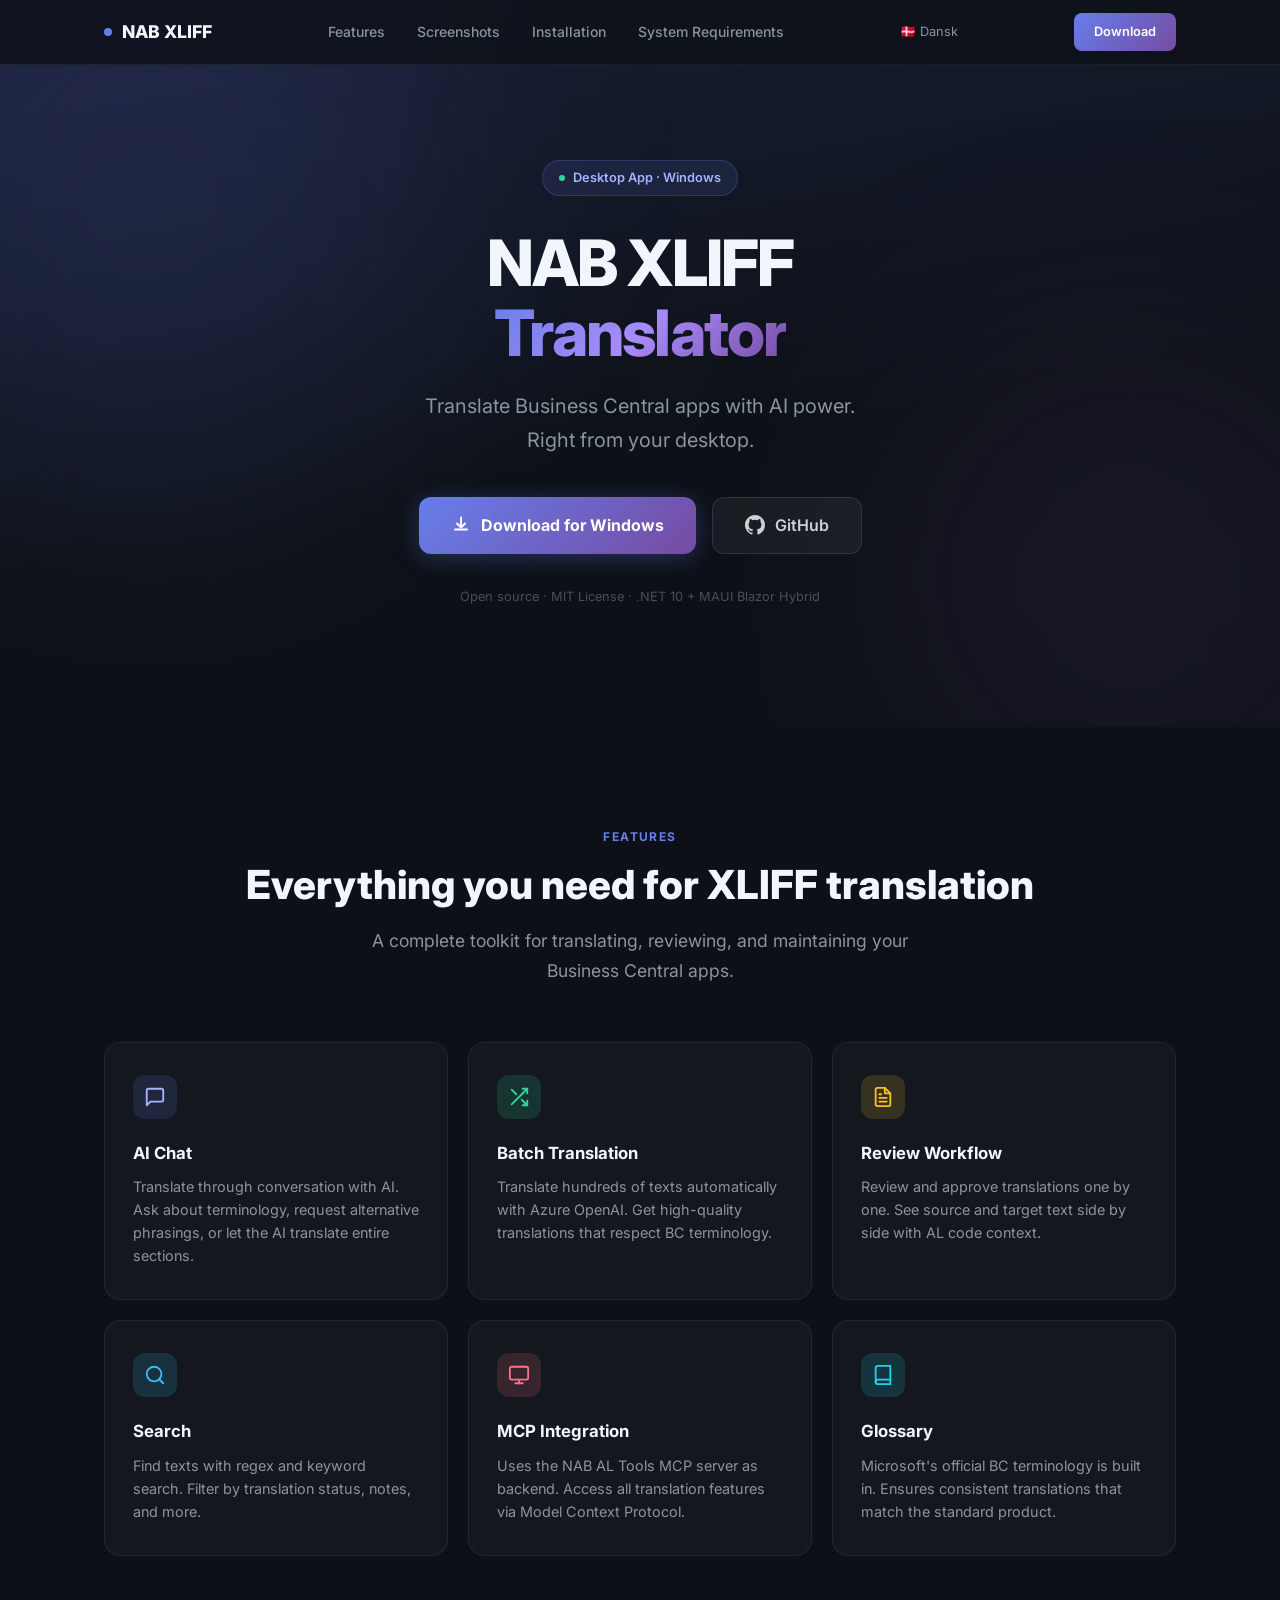
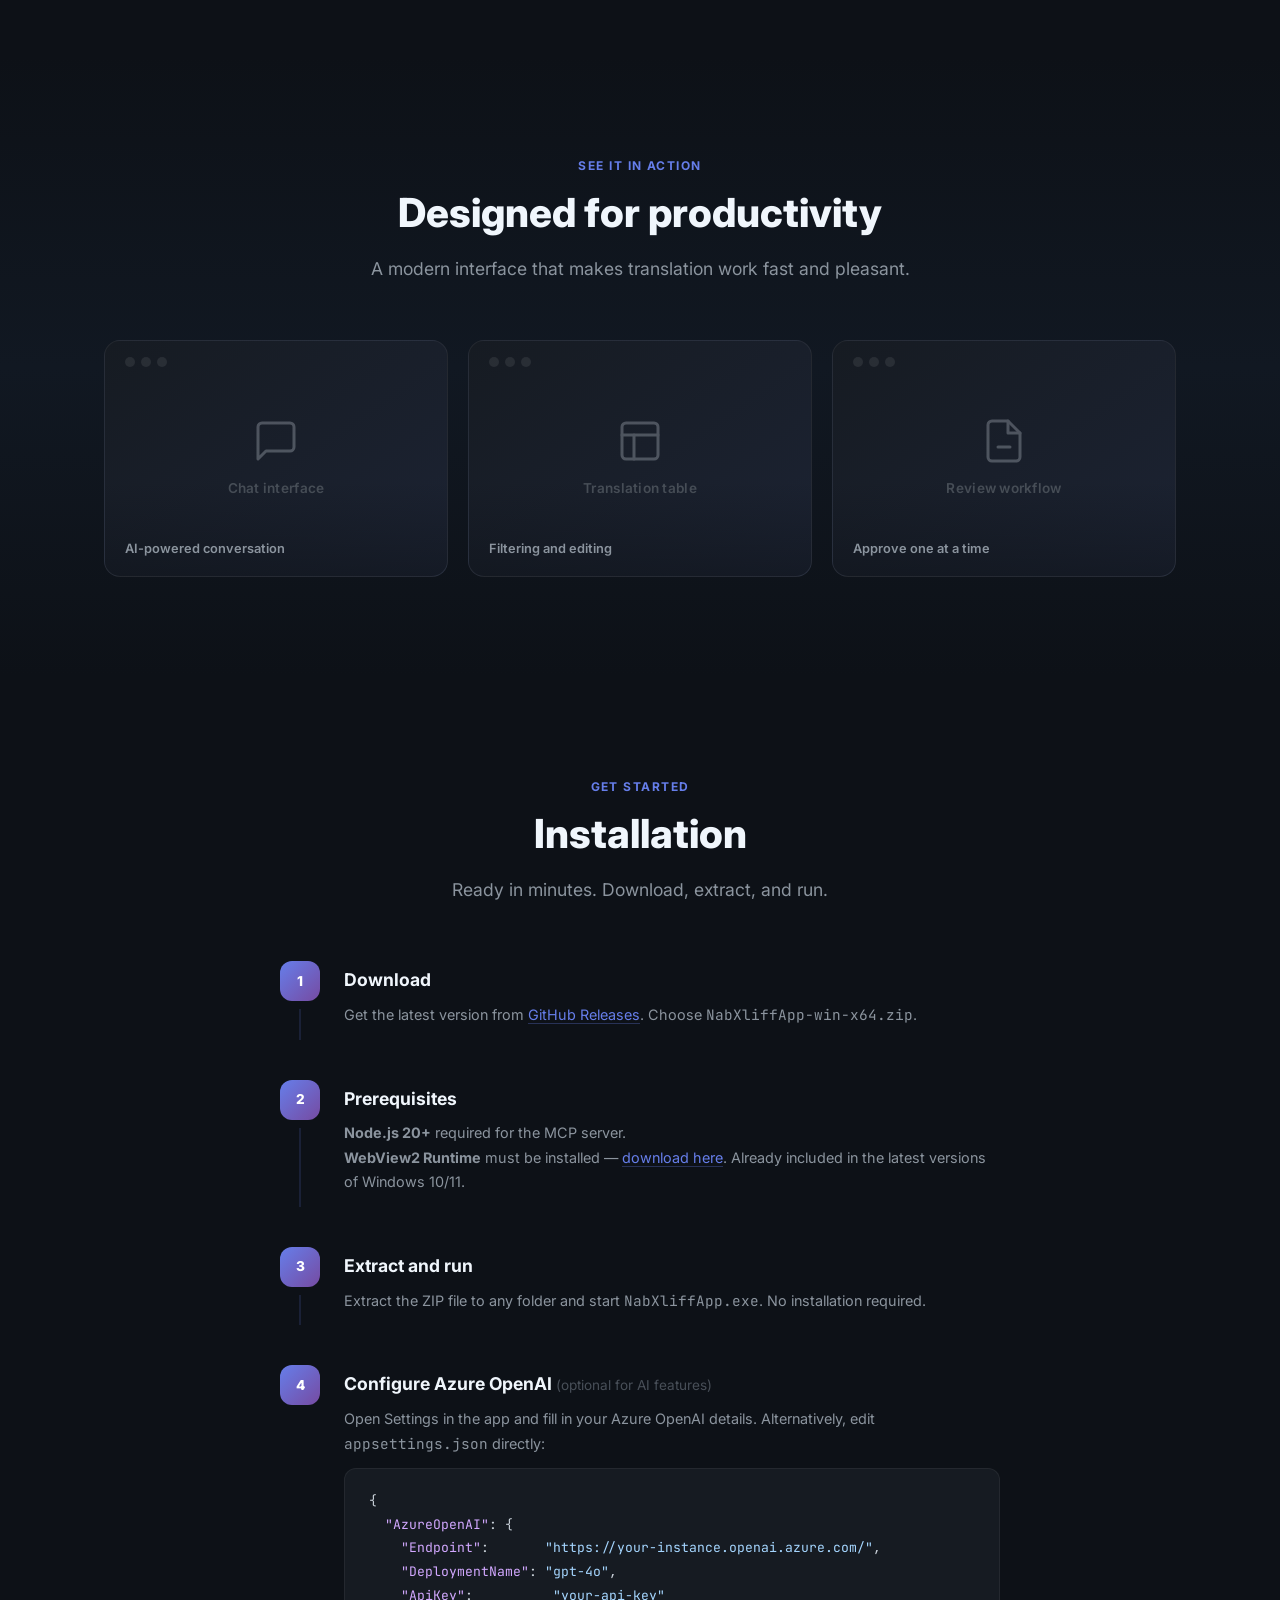
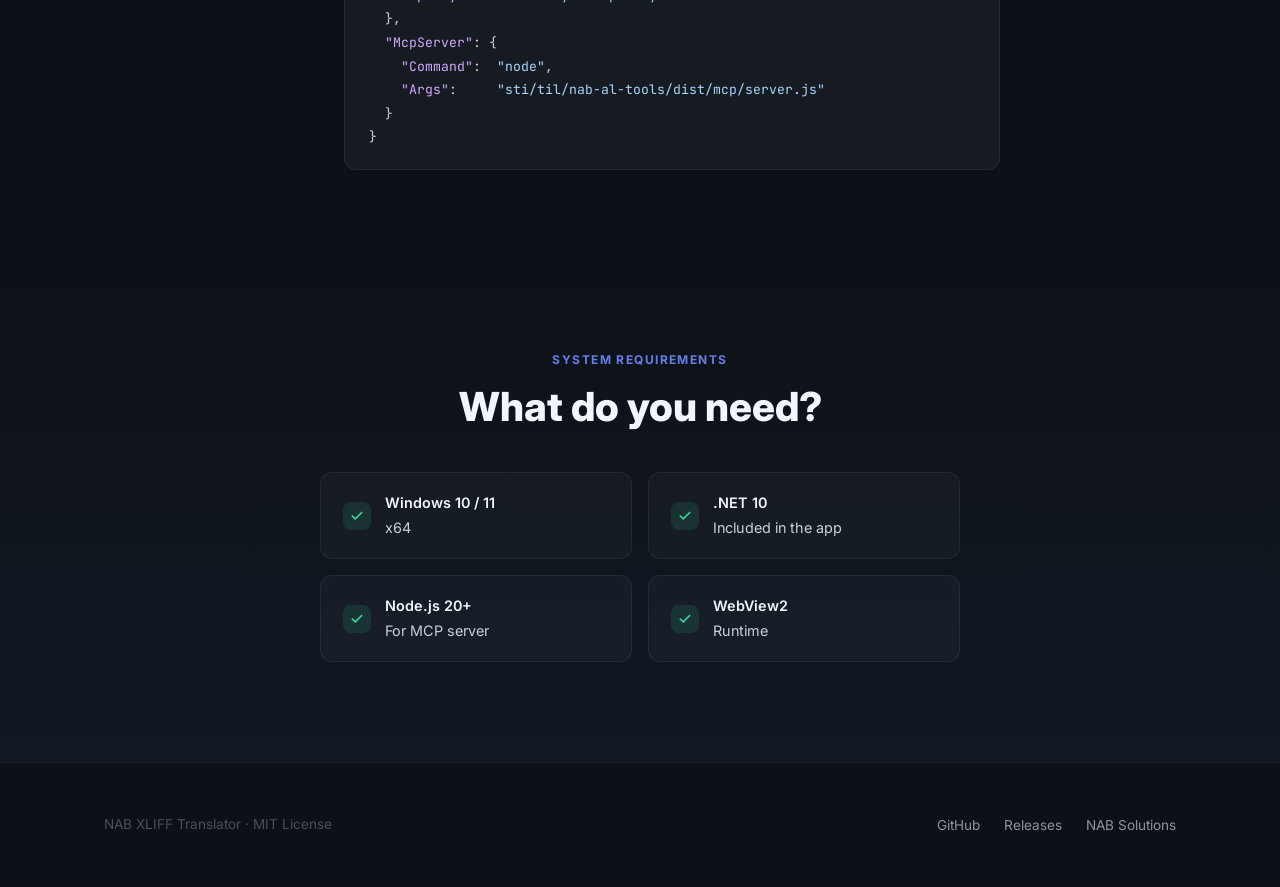
==== web/landing/en.html @ 3166f5b0 "feat: add English language support with new landing page" ====
<!DOCTYPE html>
<html lang="en">
<head>
  <meta charset="UTF-8">
  <meta name="viewport" content="width=device-width, initial-scale=1.0">
  <title>NAB XLIFF Translator — Desktop App</title>
  <link rel="preconnect" href="https://fonts.googleapis.com">
  <link rel="preconnect" href="https://fonts.gstatic.com" crossorigin>
  <link href="https://fonts.googleapis.com/css2?family=Inter:wght@400;500;600;700;800&family=JetBrains+Mono:wght@400;500&display=swap" rel="stylesheet">
  <style>
    /* ── Reset & Base ─────────────────────────────────────── */
    *, *::before, *::after { margin: 0; padding: 0; box-sizing: border-box; }
    html { scroll-behavior: smooth; font-size: 16px; }
    body {
      font-family: 'Inter', -apple-system, BlinkMacSystemFont, sans-serif;
      background: #0d1117;
      color: #c9d1d9;
      line-height: 1.7;
      -webkit-font-smoothing: antialiased;
      overflow-x: hidden;
    }
    a { color: inherit; text-decoration: none; }
    img { max-width: 100%; display: block; }
    code, pre {
      font-family: 'JetBrains Mono', 'Fira Code', monospace;
    }

    /* ── Utility ──────────────────────────────────────────── */
    .container {
      max-width: 1120px;
      margin: 0 auto;
      padding: 0 24px;
    }
    .section-label {
      text-transform: uppercase;
      font-size: 0.75rem;
      font-weight: 700;
      letter-spacing: 0.12em;
      color: #667eea;
      margin-bottom: 12px;
    }
    .section-title {
      font-size: clamp(1.75rem, 4vw, 2.5rem);
      font-weight: 800;
      color: #f0f6fc;
      line-height: 1.25;
      margin-bottom: 16px;
    }
    .section-subtitle {
      font-size: 1.1rem;
      color: #8b949e;
      max-width: 600px;
      line-height: 1.7;
    }

    /* ── Ambient glow (decorative) ────────────────────────── */
    .glow {
      position: absolute;
      border-radius: 50%;
      filter: blur(120px);
      pointer-events: none;
      z-index: 0;
    }

    /* ── Nav ───────────────────────────────────────────────── */
    nav {
      position: fixed;
      top: 0;
      left: 0;
      right: 0;
      z-index: 100;
      backdrop-filter: blur(16px);
      -webkit-backdrop-filter: blur(16px);
      background: rgba(13, 17, 23, 0.8);
      border-bottom: 1px solid rgba(255,255,255,0.06);
    }
    nav .container {
      display: flex;
      align-items: center;
      justify-content: space-between;
      height: 64px;
    }
    .nav-brand {
      font-weight: 800;
      font-size: 1.1rem;
      color: #f0f6fc;
      display: flex;
      align-items: center;
      gap: 10px;
    }
    .nav-brand .dot {
      width: 8px;
      height: 8px;
      background: #667eea;
      border-radius: 50%;
      display: inline-block;
    }
    .nav-links {
      display: flex;
      gap: 32px;
      list-style: none;
    }
    .nav-links a {
      font-size: 0.875rem;
      font-weight: 500;
      color: #8b949e;
      transition: color 0.2s;
    }
    .nav-links a:hover { color: #f0f6fc; }
    .nav-cta {
      font-size: 0.8rem;
      font-weight: 600;
      padding: 8px 20px;
      border-radius: 8px;
      background: linear-gradient(135deg, #667eea 0%, #764ba2 100%);
      color: #fff;
      transition: opacity 0.2s, transform 0.15s;
    }
    .nav-cta:hover { opacity: 0.9; transform: translateY(-1px); }

    @media (max-width: 640px) {
      .nav-links { display: none; }
    }

    /* ── Hero ──────────────────────────────────────────────── */
    .hero {
      position: relative;
      padding: 160px 0 120px;
      text-align: center;
      background: linear-gradient(170deg, #1a1f36 0%, #0d1117 60%);
      overflow: hidden;
    }
    .hero .glow-1 {
      width: 600px; height: 600px;
      background: rgba(102, 126, 234, 0.12);
      top: -100px; left: -150px;
    }
    .hero .glow-2 {
      width: 500px; height: 500px;
      background: rgba(118, 75, 162, 0.10);
      bottom: -100px; right: -100px;
    }
    .hero .container { position: relative; z-index: 1; }

    .hero-badge {
      display: inline-flex;
      align-items: center;
      gap: 8px;
      padding: 6px 16px;
      border-radius: 100px;
      background: rgba(102, 126, 234, 0.12);
      border: 1px solid rgba(102, 126, 234, 0.25);
      font-size: 0.8rem;
      font-weight: 600;
      color: #a5b4fc;
      margin-bottom: 32px;
    }
    .hero-badge .badge-dot {
      width: 6px; height: 6px;
      background: #34d399;
      border-radius: 50%;
      animation: pulse-dot 2s infinite;
    }
    @keyframes pulse-dot {
      0%, 100% { opacity: 1; }
      50% { opacity: 0.4; }
    }
    .hero h1 {
      font-size: clamp(2.5rem, 6vw, 4rem);
      font-weight: 800;
      color: #f0f6fc;
      line-height: 1.1;
      margin-bottom: 20px;
      letter-spacing: -0.03em;
    }
    .hero h1 .gradient-text {
      background: linear-gradient(135deg, #667eea 0%, #a78bfa 50%, #764ba2 100%);
      -webkit-background-clip: text;
      -webkit-text-fill-color: transparent;
      background-clip: text;
    }
    .hero-tagline {
      font-size: clamp(1.05rem, 2.5vw, 1.25rem);
      color: #8b949e;
      max-width: 560px;
      margin: 0 auto 40px;
      line-height: 1.7;
    }

    .hero-actions {
      display: flex;
      gap: 16px;
      justify-content: center;
      flex-wrap: wrap;
    }
    .btn-primary {
      display: inline-flex;
      align-items: center;
      gap: 10px;
      padding: 14px 32px;
      border-radius: 12px;
      background: linear-gradient(135deg, #667eea 0%, #764ba2 100%);
      color: #fff;
      font-size: 1rem;
      font-weight: 700;
      border: none;
      cursor: pointer;
      transition: transform 0.2s, box-shadow 0.2s;
      box-shadow: 0 4px 24px rgba(102, 126, 234, 0.3);
    }
    .btn-primary:hover {
      transform: translateY(-2px);
      box-shadow: 0 8px 32px rgba(102, 126, 234, 0.45);
    }
    .btn-secondary {
      display: inline-flex;
      align-items: center;
      gap: 10px;
      padding: 14px 32px;
      border-radius: 12px;
      background: rgba(255,255,255,0.05);
      border: 1px solid rgba(255,255,255,0.1);
      color: #c9d1d9;
      font-size: 1rem;
      font-weight: 600;
      cursor: pointer;
      transition: background 0.2s, border-color 0.2s;
    }
    .btn-secondary:hover {
      background: rgba(255,255,255,0.08);
      border-color: rgba(255,255,255,0.2);
    }
    .btn-icon {
      width: 20px;
      height: 20px;
    }

    .hero-meta {
      margin-top: 32px;
      font-size: 0.8rem;
      color: #484f58;
    }

    /* ── Features ──────────────────────────────────────────── */
    .features {
      padding: 100px 0;
      position: relative;
    }
    .features-header {
      text-align: center;
      margin-bottom: 56px;
    }
    .features-header .section-subtitle {
      margin: 0 auto;
    }
    .features-grid {
      display: grid;
      grid-template-columns: repeat(3, 1fr);
      gap: 20px;
    }
    @media (max-width: 900px) {
      .features-grid { grid-template-columns: repeat(2, 1fr); }
    }
    @media (max-width: 580px) {
      .features-grid { grid-template-columns: 1fr; }
    }

    .feature-card {
      background: rgba(255,255,255,0.03);
      border: 1px solid rgba(255,255,255,0.06);
      border-radius: 16px;
      padding: 32px 28px;
      transition: background 0.25s, border-color 0.25s, transform 0.25s;
      position: relative;
      overflow: hidden;
    }
    .feature-card::before {
      content: '';
      position: absolute;
      top: 0;
      left: 0;
      right: 0;
      height: 2px;
      background: linear-gradient(90deg, transparent, #667eea, transparent);
      opacity: 0;
      transition: opacity 0.3s;
    }
    .feature-card:hover {
      background: rgba(255,255,255,0.05);
      border-color: rgba(102, 126, 234, 0.2);
      transform: translateY(-4px);
    }
    .feature-card:hover::before { opacity: 1; }

    .feature-icon {
      width: 44px;
      height: 44px;
      border-radius: 12px;
      display: flex;
      align-items: center;
      justify-content: center;
      font-size: 1.25rem;
      margin-bottom: 20px;
    }
    .fi-purple  { background: rgba(102, 126, 234, 0.15); color: #a5b4fc; }
    .fi-green   { background: rgba(52, 211, 153, 0.15); color: #34d399; }
    .fi-amber   { background: rgba(251, 191, 36, 0.15); color: #fbbf24; }
    .fi-blue    { background: rgba(56, 189, 248, 0.15); color: #38bdf8; }
    .fi-rose    { background: rgba(251, 113, 133, 0.15); color: #fb7185; }
    .fi-cyan    { background: rgba(34, 211, 238, 0.15); color: #22d3ee; }

    .feature-card h3 {
      font-size: 1.05rem;
      font-weight: 700;
      color: #f0f6fc;
      margin-bottom: 8px;
    }
    .feature-card p {
      font-size: 0.9rem;
      color: #8b949e;
      line-height: 1.6;
    }

    /* ── Screenshots ──────────────────────────────────────── */
    .screenshots {
      padding: 100px 0;
      position: relative;
      background: linear-gradient(180deg, #0d1117 0%, #111822 50%, #0d1117 100%);
    }
    .screenshots-header {
      text-align: center;
      margin-bottom: 56px;
    }
    .screenshots-header .section-subtitle { margin: 0 auto; }

    .screenshots-grid {
      display: grid;
      grid-template-columns: repeat(3, 1fr);
      gap: 20px;
    }
    @media (max-width: 800px) {
      .screenshots-grid { grid-template-columns: 1fr; }
    }

    .screenshot-card {
      aspect-ratio: 16 / 11;
      border-radius: 16px;
      background: linear-gradient(145deg, #161b22 0%, #1c2333 100%);
      border: 1px solid rgba(255,255,255,0.06);
      display: flex;
      flex-direction: column;
      align-items: center;
      justify-content: center;
      gap: 12px;
      transition: border-color 0.3s, transform 0.3s;
      position: relative;
      overflow: hidden;
    }
    .screenshot-card::after {
      content: '';
      position: absolute;
      inset: 0;
      background: linear-gradient(180deg, transparent 60%, rgba(13,17,23,0.5) 100%);
      pointer-events: none;
    }
    .screenshot-card:hover {
      border-color: rgba(102, 126, 234, 0.3);
      transform: translateY(-4px);
    }
    .screenshot-card .ss-icon {
      font-size: 2rem;
      opacity: 0.3;
    }
    .screenshot-card .ss-label {
      font-size: 0.85rem;
      font-weight: 600;
      color: #484f58;
      letter-spacing: 0.02em;
    }
    .screenshot-card .ss-caption {
      position: absolute;
      bottom: 16px;
      left: 20px;
      z-index: 1;
      font-size: 0.8rem;
      font-weight: 600;
      color: #8b949e;
    }

    /* fake window chrome */
    .window-dots {
      position: absolute;
      top: 16px;
      left: 20px;
      display: flex;
      gap: 6px;
      z-index: 1;
    }
    .window-dots span {
      width: 10px; height: 10px;
      border-radius: 50%;
      background: rgba(255,255,255,0.08);
    }

    /* ── Installation ─────────────────────────────────────── */
    .installation {
      padding: 100px 0;
    }
    .installation-header {
      text-align: center;
      margin-bottom: 56px;
    }
    .installation-header .section-subtitle { margin: 0 auto; }

    .steps {
      max-width: 720px;
      margin: 0 auto;
      display: flex;
      flex-direction: column;
      gap: 0;
    }
    .step {
      display: flex;
      gap: 24px;
      position: relative;
      padding-bottom: 40px;
    }
    .step:last-child { padding-bottom: 0; }

    .step-indicator {
      display: flex;
      flex-direction: column;
      align-items: center;
      flex-shrink: 0;
    }
    .step-number {
      width: 40px;
      height: 40px;
      border-radius: 12px;
      background: linear-gradient(135deg, #667eea 0%, #764ba2 100%);
      color: #fff;
      font-size: 0.85rem;
      font-weight: 800;
      display: flex;
      align-items: center;
      justify-content: center;
    }
    .step-line {
      flex: 1;
      width: 2px;
      background: rgba(102, 126, 234, 0.15);
      margin-top: 8px;
    }
    .step:last-child .step-line { display: none; }

    .step-content {
      flex: 1;
      padding-top: 4px;
    }
    .step-content h3 {
      font-size: 1.1rem;
      font-weight: 700;
      color: #f0f6fc;
      margin-bottom: 8px;
    }
    .step-content p {
      font-size: 0.9rem;
      color: #8b949e;
      margin-bottom: 12px;
      line-height: 1.7;
    }
    .step-content a.link {
      color: #667eea;
      border-bottom: 1px solid rgba(102, 126, 234, 0.3);
      transition: border-color 0.2s;
    }
    .step-content a.link:hover {
      border-color: #667eea;
    }

    pre.code-block {
      background: #161b22;
      border: 1px solid rgba(255,255,255,0.06);
      border-radius: 12px;
      padding: 20px 24px;
      overflow-x: auto;
      font-size: 0.82rem;
      line-height: 1.8;
      color: #c9d1d9;
      margin-top: 12px;
    }
    pre.code-block .comment { color: #484f58; }
    pre.code-block .string  { color: #a5d6ff; }
    pre.code-block .key     { color: #d2a8ff; }

    /* ── System Requirements ───────────────────────────────── */
    .sysreq {
      padding: 80px 0 100px;
      position: relative;
      background: linear-gradient(180deg, #0d1117 0%, #111822 100%);
    }
    .sysreq-header {
      text-align: center;
      margin-bottom: 40px;
    }
    .req-grid {
      max-width: 640px;
      margin: 0 auto;
      display: grid;
      grid-template-columns: 1fr 1fr;
      gap: 16px;
    }
    @media (max-width: 500px) {
      .req-grid { grid-template-columns: 1fr; }
    }
    .req-item {
      display: flex;
      align-items: center;
      gap: 14px;
      padding: 18px 22px;
      background: rgba(255,255,255,0.03);
      border: 1px solid rgba(255,255,255,0.06);
      border-radius: 12px;
    }
    .req-item .req-check {
      width: 28px;
      height: 28px;
      border-radius: 8px;
      background: rgba(52, 211, 153, 0.12);
      color: #34d399;
      display: flex;
      align-items: center;
      justify-content: center;
      font-size: 0.85rem;
      font-weight: 700;
      flex-shrink: 0;
    }
    .req-item .req-text {
      font-size: 0.9rem;
      color: #c9d1d9;
    }
    .req-item .req-text strong {
      color: #f0f6fc;
      font-weight: 600;
    }

    /* ── Footer ────────────────────────────────────────────── */
    footer {
      padding: 48px 0;
      border-top: 1px solid rgba(255,255,255,0.06);
    }
    footer .container {
      display: flex;
      align-items: center;
      justify-content: space-between;
      flex-wrap: wrap;
      gap: 16px;
    }
    .footer-left {
      font-size: 0.85rem;
      color: #484f58;
    }
    .footer-links {
      display: flex;
      gap: 24px;
      list-style: none;
    }
    .footer-links a {
      font-size: 0.85rem;
      color: #8b949e;
      transition: color 0.2s;
    }
    .footer-links a:hover { color: #f0f6fc; }

    /* ── Animations ────────────────────────────────────────── */
    @keyframes fade-up {
      from { opacity: 0; transform: translateY(24px); }
      to   { opacity: 1; transform: translateY(0); }
    }
    .fade-up {
      opacity: 0;
      animation: fade-up 0.6s ease-out forwards;
    }
    .fade-up-d1 { animation-delay: 0.1s; }
    .fade-up-d2 { animation-delay: 0.2s; }
    .fade-up-d3 { animation-delay: 0.3s; }
    .fade-up-d4 { animation-delay: 0.4s; }
  </style>
</head>
<body>

<!-- ═══════════════════ Nav ═══════════════════ -->
<nav>
  <div class="container">
    <div class="nav-brand">
      <span class="dot"></span>
      NAB XLIFF
    </div>
    <ul class="nav-links">
      <li><a href="#features">Features</a></li>
      <li><a href="#screenshots">Screenshots</a></li>
      <li><a href="#installation">Installation</a></li>
      <li><a href="#systemkrav">System Requirements</a></li>
    </ul>
    <a href="index.html" style="font-size:0.8rem;color:#8b949e;">🇩🇰 Dansk</a>
    <a href="#installation" class="nav-cta">Download</a>
  </div>
</nav>

<!-- ═══════════════════ Hero ══════════════════ -->
<section class="hero">
  <div class="glow glow-1"></div>
  <div class="glow glow-2"></div>
  <div class="container">
    <div class="hero-badge fade-up">
      <span class="badge-dot"></span>
      Desktop App &middot; Windows
    </div>
    <h1 class="fade-up fade-up-d1">
      NAB XLIFF<br><span class="gradient-text">Translator</span>
    </h1>
    <p class="hero-tagline fade-up fade-up-d2">
      Translate Business Central apps with AI power.<br>
      Right from your desktop.
    </p>
    <div class="hero-actions fade-up fade-up-d3">
      <a href="https://github.com/rkl1976/nab-al-tools/releases/latest" class="btn-primary">
        <svg class="btn-icon" viewBox="0 0 20 20" fill="currentColor"><path d="M10 1.5a1 1 0 011 1v7.586l2.293-2.293a1 1 0 111.414 1.414l-4 4a1 1 0 01-1.414 0l-4-4a1 1 0 111.414-1.414L9 10.086V2.5a1 1 0 011-1z"/><path d="M3 14.5a1 1 0 011-1h12a1 1 0 110 2H4a1 1 0 01-1-1z"/></svg>
        Download for Windows
      </a>
      <a href="https://github.com/rkl1976/nab-al-tools" class="btn-secondary">
        <svg class="btn-icon" viewBox="0 0 20 20" fill="currentColor"><path fill-rule="evenodd" d="M10 0C4.477 0 0 4.477 0 10c0 4.42 2.865 8.166 6.839 9.489.5.092.682-.217.682-.482 0-.237-.009-.866-.013-1.7-2.782.604-3.369-1.34-3.369-1.34-.454-1.156-1.11-1.463-1.11-1.463-.908-.62.069-.608.069-.608 1.003.07 1.531 1.03 1.531 1.03.892 1.529 2.341 1.087 2.91.831.092-.646.35-1.086.636-1.337-2.22-.253-4.555-1.11-4.555-4.943 0-1.091.39-1.984 1.029-2.683-.103-.253-.446-1.27.098-2.647 0 0 .84-.268 2.75 1.026A9.578 9.578 0 0110 4.836a9.578 9.578 0 012.504.337c1.909-1.294 2.747-1.026 2.747-1.026.546 1.377.203 2.394.1 2.647.64.699 1.028 1.592 1.028 2.683 0 3.842-2.339 4.687-4.566 4.935.359.309.678.919.678 1.852 0 1.336-.012 2.415-.012 2.743 0 .267.18.579.688.481C17.138 18.163 20 14.418 20 10c0-5.523-4.477-10-10-10z" clip-rule="evenodd"/></svg>
        GitHub
      </a>
    </div>
    <p class="hero-meta fade-up fade-up-d4">Open source &middot; MIT License &middot; .NET 10 + MAUI Blazor Hybrid</p>
  </div>
</section>

<!-- ═══════════════════ Features ══════════════ -->
<section class="features" id="features">
  <div class="container">
    <div class="features-header">
      <p class="section-label">Features</p>
      <h2 class="section-title">Everything you need for XLIFF translation</h2>
      <p class="section-subtitle">A complete toolkit for translating, reviewing, and maintaining your Business Central apps.</p>
    </div>
    <div class="features-grid">

      <div class="feature-card">
        <div class="feature-icon fi-purple">
          <svg width="22" height="22" viewBox="0 0 24 24" fill="none" stroke="currentColor" stroke-width="2" stroke-linecap="round" stroke-linejoin="round"><path d="M21 15a2 2 0 01-2 2H7l-4 4V5a2 2 0 012-2h14a2 2 0 012 2z"/></svg>
        </div>
        <h3>AI Chat</h3>
        <p>Translate through conversation with AI. Ask about terminology, request alternative phrasings, or let the AI translate entire sections.</p>
      </div>

      <div class="feature-card">
        <div class="feature-icon fi-green">
          <svg width="22" height="22" viewBox="0 0 24 24" fill="none" stroke="currentColor" stroke-width="2" stroke-linecap="round" stroke-linejoin="round"><polyline points="16 3 21 3 21 8"/><line x1="4" y1="20" x2="21" y2="3"/><polyline points="21 16 21 21 16 21"/><line x1="15" y1="15" x2="21" y2="21"/><line x1="4" y1="4" x2="9" y2="9"/></svg>
        </div>
        <h3>Batch Translation</h3>
        <p>Translate hundreds of texts automatically with Azure OpenAI. Get high-quality translations that respect BC terminology.</p>
      </div>

      <div class="feature-card">
        <div class="feature-icon fi-amber">
          <svg width="22" height="22" viewBox="0 0 24 24" fill="none" stroke="currentColor" stroke-width="2" stroke-linecap="round" stroke-linejoin="round"><path d="M14 2H6a2 2 0 00-2 2v16a2 2 0 002 2h12a2 2 0 002-2V8z"/><polyline points="14 2 14 8 20 8"/><line x1="16" y1="13" x2="8" y2="13"/><line x1="16" y1="17" x2="8" y2="17"/><polyline points="10 9 9 9 8 9"/></svg>
        </div>
        <h3>Review Workflow</h3>
        <p>Review and approve translations one by one. See source and target text side by side with AL code context.</p>
      </div>

      <div class="feature-card">
        <div class="feature-icon fi-blue">
          <svg width="22" height="22" viewBox="0 0 24 24" fill="none" stroke="currentColor" stroke-width="2" stroke-linecap="round" stroke-linejoin="round"><circle cx="11" cy="11" r="8"/><line x1="21" y1="21" x2="16.65" y2="16.65"/></svg>
        </div>
        <h3>Search</h3>
        <p>Find texts with regex and keyword search. Filter by translation status, notes, and more.</p>
      </div>

      <div class="feature-card">
        <div class="feature-icon fi-rose">
          <svg width="22" height="22" viewBox="0 0 24 24" fill="none" stroke="currentColor" stroke-width="2" stroke-linecap="round" stroke-linejoin="round"><rect x="2" y="3" width="20" height="14" rx="2" ry="2"/><line x1="8" y1="21" x2="16" y2="21"/><line x1="12" y1="17" x2="12" y2="21"/></svg>
        </div>
        <h3>MCP Integration</h3>
        <p>Uses the NAB AL Tools MCP server as backend. Access all translation features via Model Context Protocol.</p>
      </div>

      <div class="feature-card">
        <div class="feature-icon fi-cyan">
          <svg width="22" height="22" viewBox="0 0 24 24" fill="none" stroke="currentColor" stroke-width="2" stroke-linecap="round" stroke-linejoin="round"><path d="M4 19.5A2.5 2.5 0 016.5 17H20"/><path d="M6.5 2H20v20H6.5A2.5 2.5 0 014 19.5v-15A2.5 2.5 0 016.5 2z"/></svg>
        </div>
        <h3>Glossary</h3>
        <p>Microsoft's official BC terminology is built in. Ensures consistent translations that match the standard product.</p>
      </div>

    </div>
  </div>
</section>

<!-- ═══════════════════ Screenshots ═══════════ -->
<section class="screenshots" id="screenshots">
  <div class="container">
    <div class="screenshots-header">
      <p class="section-label">See it in action</p>
      <h2 class="section-title">Designed for productivity</h2>
      <p class="section-subtitle">A modern interface that makes translation work fast and pleasant.</p>
    </div>
    <div class="screenshots-grid">

      <div class="screenshot-card">
        <div class="window-dots"><span></span><span></span><span></span></div>
        <svg class="ss-icon" width="48" height="48" viewBox="0 0 24 24" fill="none" stroke="currentColor" stroke-width="1.5" stroke-linecap="round" stroke-linejoin="round"><path d="M21 15a2 2 0 01-2 2H7l-4 4V5a2 2 0 012-2h14a2 2 0 012 2z"/></svg>
        <span class="ss-label">Chat interface</span>
        <span class="ss-caption">AI-powered conversation</span>
      </div>

      <div class="screenshot-card">
        <div class="window-dots"><span></span><span></span><span></span></div>
        <svg class="ss-icon" width="48" height="48" viewBox="0 0 24 24" fill="none" stroke="currentColor" stroke-width="1.5" stroke-linecap="round" stroke-linejoin="round"><rect x="3" y="3" width="18" height="18" rx="2" ry="2"/><line x1="3" y1="9" x2="21" y2="9"/><line x1="9" y1="21" x2="9" y2="9"/></svg>
        <span class="ss-label">Translation table</span>
        <span class="ss-caption">Filtering and editing</span>
      </div>

      <div class="screenshot-card">
        <div class="window-dots"><span></span><span></span><span></span></div>
        <svg class="ss-icon" width="48" height="48" viewBox="0 0 24 24" fill="none" stroke="currentColor" stroke-width="1.5" stroke-linecap="round" stroke-linejoin="round"><path d="M14 2H6a2 2 0 00-2 2v16a2 2 0 002 2h12a2 2 0 002-2V8z"/><polyline points="14 2 14 8 20 8"/><line x1="9" y1="15" x2="15" y2="15"/></svg>
        <span class="ss-label">Review workflow</span>
        <span class="ss-caption">Approve one at a time</span>
      </div>

    </div>
  </div>
</section>

<!-- ═══════════════════ Installation ══════════ -->
<section class="installation" id="installation">
  <div class="container">
    <div class="installation-header">
      <p class="section-label">Get started</p>
      <h2 class="section-title">Installation</h2>
      <p class="section-subtitle">Ready in minutes. Download, extract, and run.</p>
    </div>

    <div class="steps">

      <!-- Step 1 -->
      <div class="step">
        <div class="step-indicator">
          <div class="step-number">1</div>
          <div class="step-line"></div>
        </div>
        <div class="step-content">
          <h3>Download</h3>
          <p>
            Get the latest version from
            <a href="https://github.com/rkl1976/nab-al-tools/releases" class="link">GitHub Releases</a>.
            Choose <code>NabXliffApp-win-x64.zip</code>.
          </p>
        </div>
      </div>

      <!-- Step 2 -->
      <div class="step">
        <div class="step-indicator">
          <div class="step-number">2</div>
          <div class="step-line"></div>
        </div>
        <div class="step-content">
          <h3>Prerequisites</h3>
          <p>
            <strong>Node.js 20+</strong> required for the MCP server.<br>
            <strong>WebView2 Runtime</strong> must be installed &mdash;
            <a href="https://developer.microsoft.com/en-us/microsoft-edge/webview2/" class="link">download here</a>.
            Already included in the latest versions of Windows&nbsp;10/11.
          </p>
        </div>
      </div>

      <!-- Step 3 -->
      <div class="step">
        <div class="step-indicator">
          <div class="step-number">3</div>
          <div class="step-line"></div>
        </div>
        <div class="step-content">
          <h3>Extract and run</h3>
          <p>
            Extract the ZIP file to any folder and start <code>NabXliffApp.exe</code>.
            No installation required.
          </p>
        </div>
      </div>

      <!-- Step 4 -->
      <div class="step">
        <div class="step-indicator">
          <div class="step-number">4</div>
          <div class="step-line"></div>
        </div>
        <div class="step-content">
          <h3>Configure Azure OpenAI <span style="color:#484f58;font-weight:400;font-size:0.85rem;">(optional for AI features)</span></h3>
          <p>
            Open Settings in the app and fill in your Azure OpenAI details.
            Alternatively, edit <code>appsettings.json</code> directly:
          </p>
          <pre class="code-block">{
  <span class="key">"AzureOpenAI"</span>: {
    <span class="key">"Endpoint"</span>:       <span class="string">"https://your-instance.openai.azure.com/"</span>,
    <span class="key">"DeploymentName"</span>: <span class="string">"gpt-4o"</span>,
    <span class="key">"ApiKey"</span>:          <span class="string">"your-api-key"</span>
  },
  <span class="key">"McpServer"</span>: {
    <span class="key">"Command"</span>:  <span class="string">"node"</span>,
    <span class="key">"Args"</span>:     <span class="string">"sti/til/nab-al-tools/dist/mcp/server.js"</span>
  }
}</pre>
        </div>
      </div>

    </div>
  </div>
</section>

<!-- ═══════════════════ System Requirements ═══ -->
<section class="sysreq" id="systemkrav">
  <div class="container">
    <div class="sysreq-header">
      <p class="section-label">System Requirements</p>
      <h2 class="section-title">What do you need?</h2>
    </div>
    <div class="req-grid">
      <div class="req-item">
        <div class="req-check">
          <svg width="14" height="14" viewBox="0 0 24 24" fill="none" stroke="currentColor" stroke-width="3" stroke-linecap="round" stroke-linejoin="round"><polyline points="20 6 9 17 4 12"/></svg>
        </div>
        <div class="req-text"><strong>Windows 10 / 11</strong><br>x64</div>
      </div>
      <div class="req-item">
        <div class="req-check">
          <svg width="14" height="14" viewBox="0 0 24 24" fill="none" stroke="currentColor" stroke-width="3" stroke-linecap="round" stroke-linejoin="round"><polyline points="20 6 9 17 4 12"/></svg>
        </div>
        <div class="req-text"><strong>.NET 10</strong><br>Included in the app</div>
      </div>
      <div class="req-item">
        <div class="req-check">
          <svg width="14" height="14" viewBox="0 0 24 24" fill="none" stroke="currentColor" stroke-width="3" stroke-linecap="round" stroke-linejoin="round"><polyline points="20 6 9 17 4 12"/></svg>
        </div>
        <div class="req-text"><strong>Node.js 20+</strong><br>For MCP server</div>
      </div>
      <div class="req-item">
        <div class="req-check">
          <svg width="14" height="14" viewBox="0 0 24 24" fill="none" stroke="currentColor" stroke-width="3" stroke-linecap="round" stroke-linejoin="round"><polyline points="20 6 9 17 4 12"/></svg>
        </div>
        <div class="req-text"><strong>WebView2</strong><br>Runtime</div>
      </div>
    </div>
  </div>
</section>

<!-- ═══════════════════ Footer ════════════════ -->
<footer>
  <div class="container">
    <div class="footer-left">
      NAB XLIFF Translator &middot; MIT License
    </div>
    <ul class="footer-links">
      <li><a href="https://github.com/rkl1976/nab-al-tools">GitHub</a></li>
      <li><a href="https://github.com/rkl1976/nab-al-tools/releases">Releases</a></li>
      <li><a href="https://www.nabsolutions.dk">NAB Solutions</a></li>
    </ul>
  </div>
</footer>

</body>
</html>
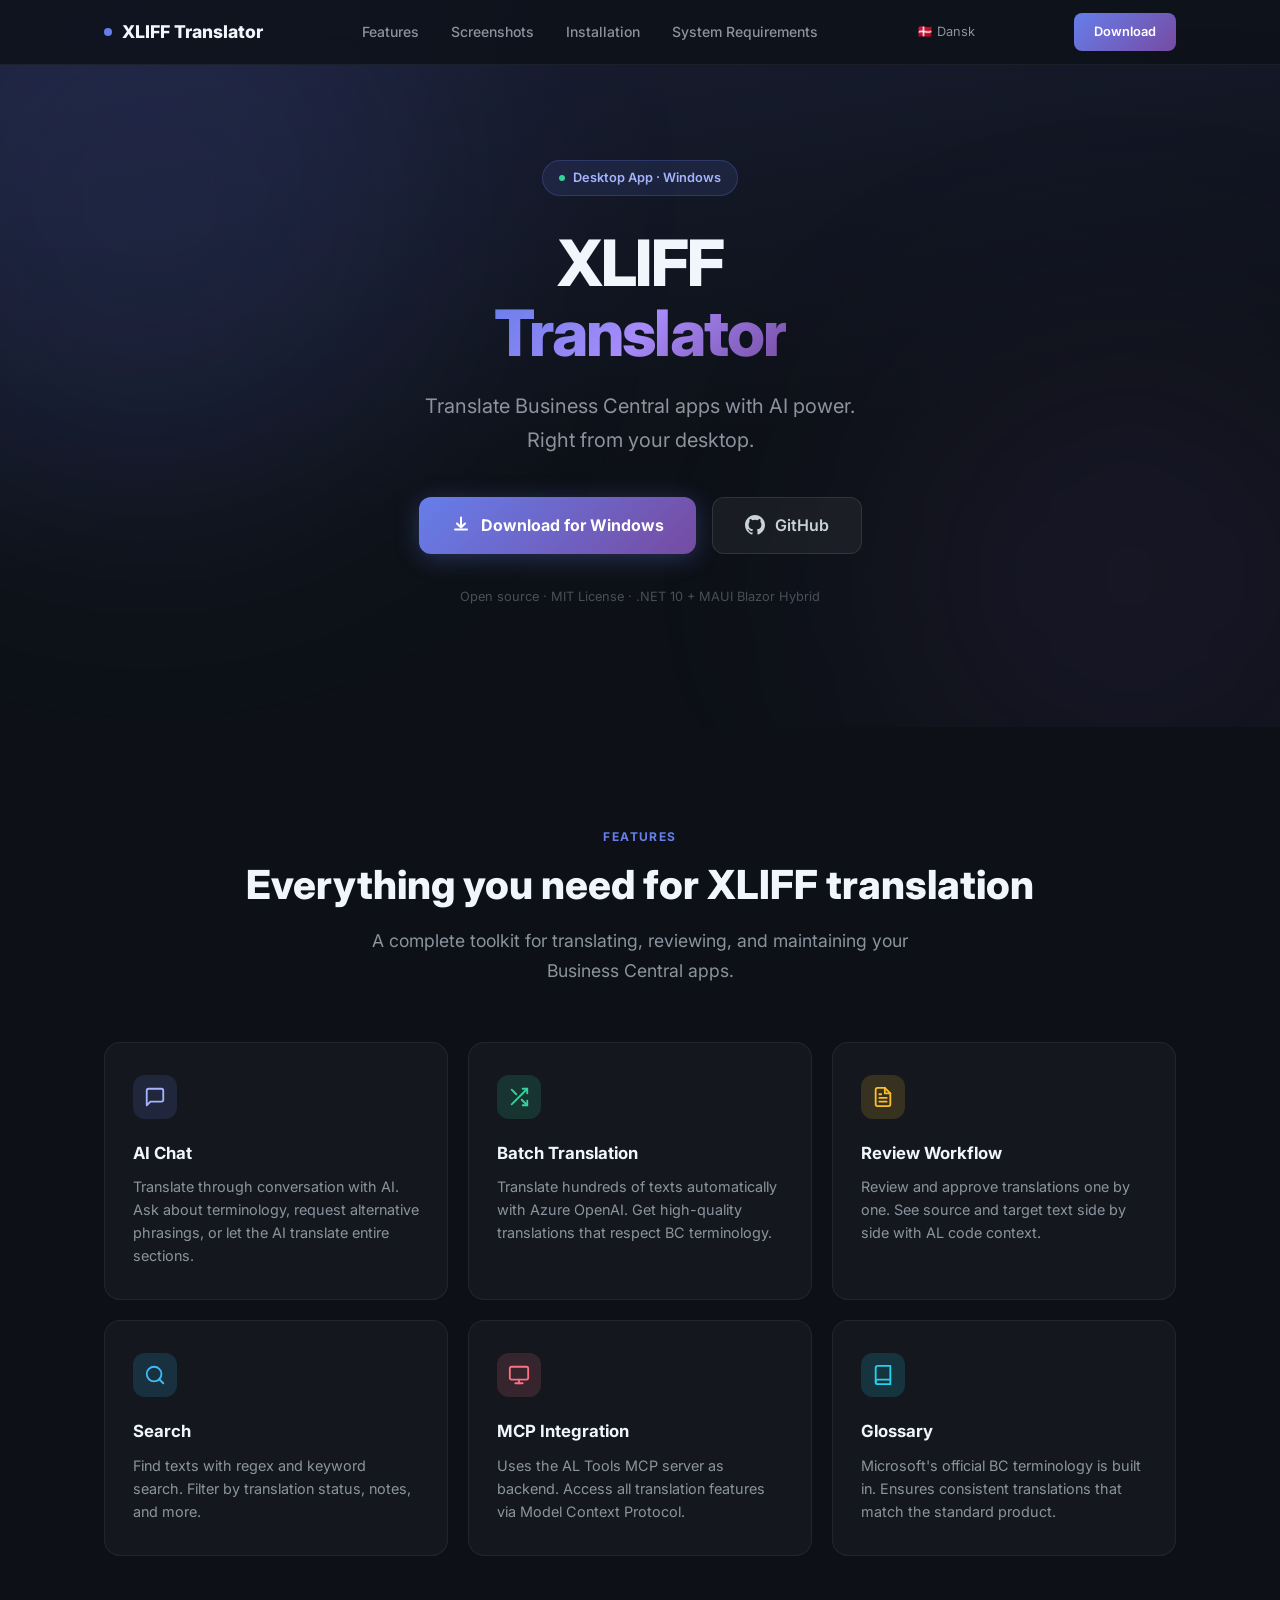
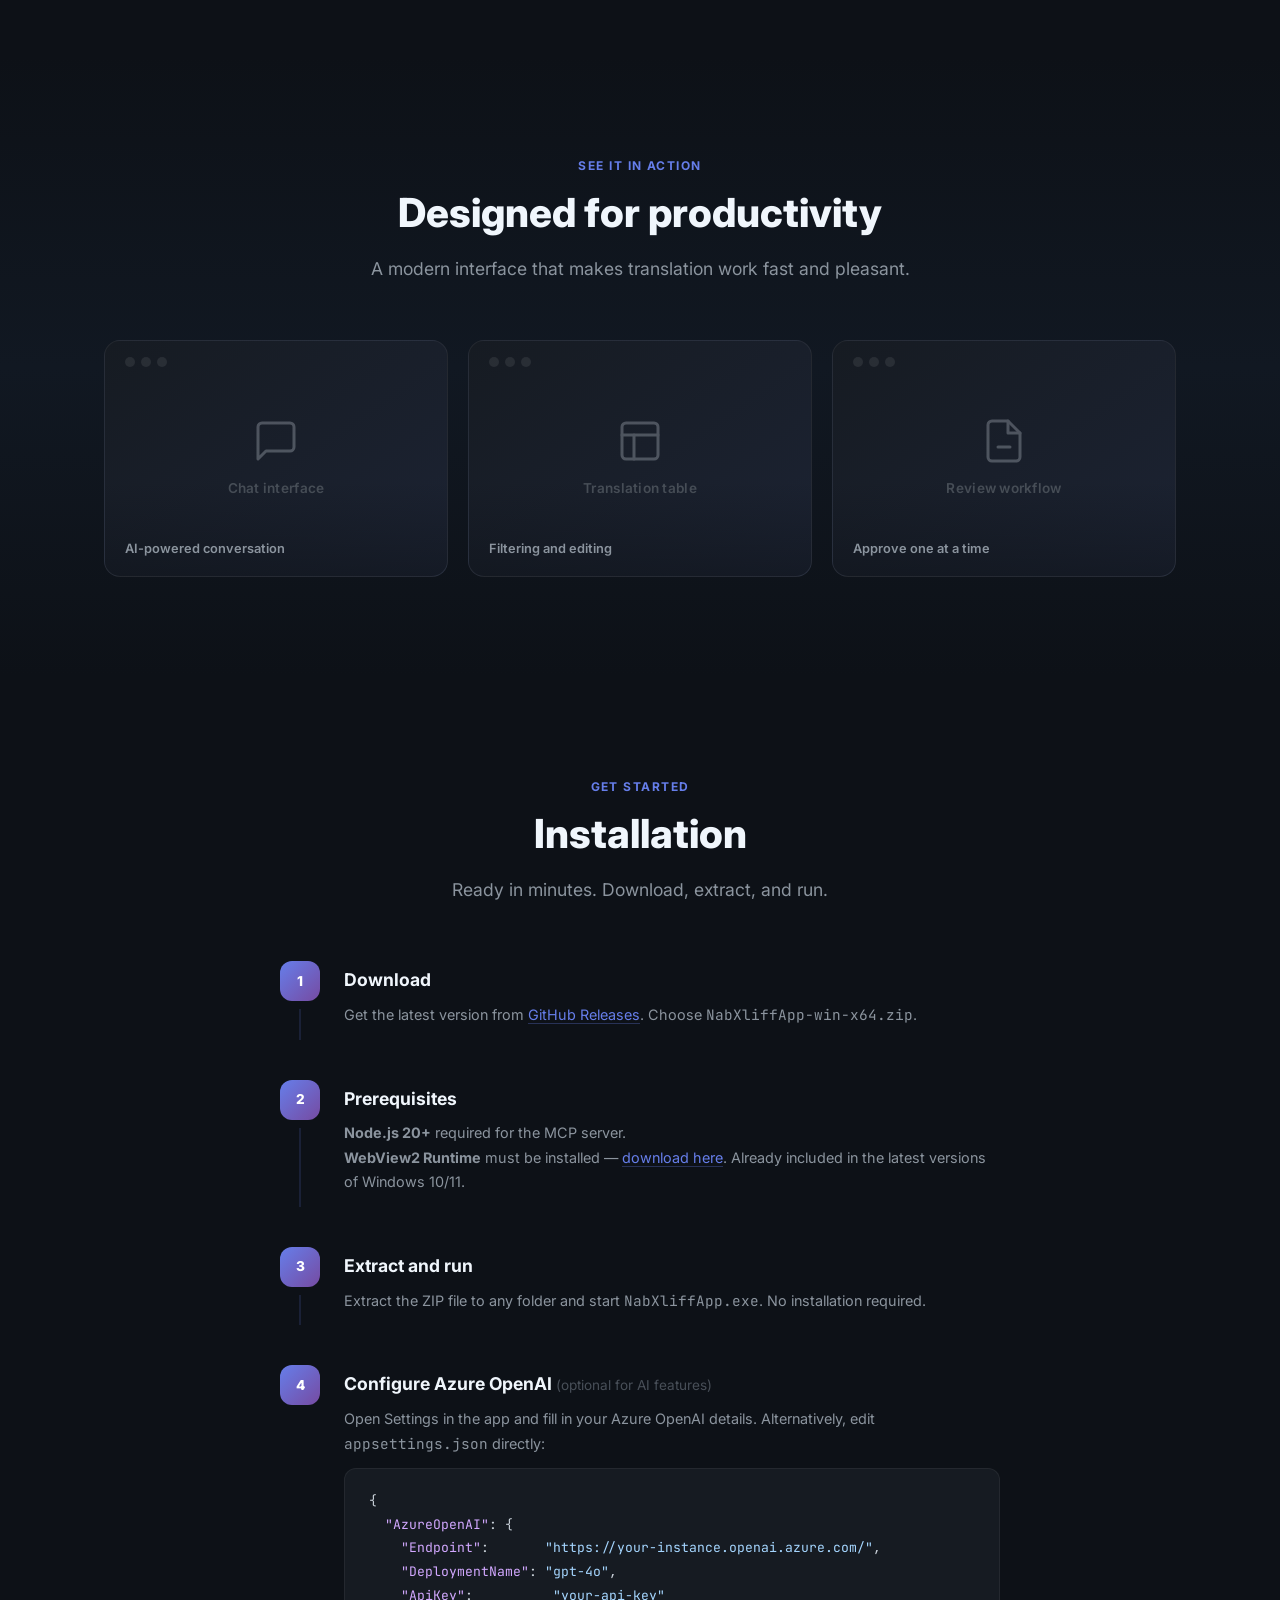
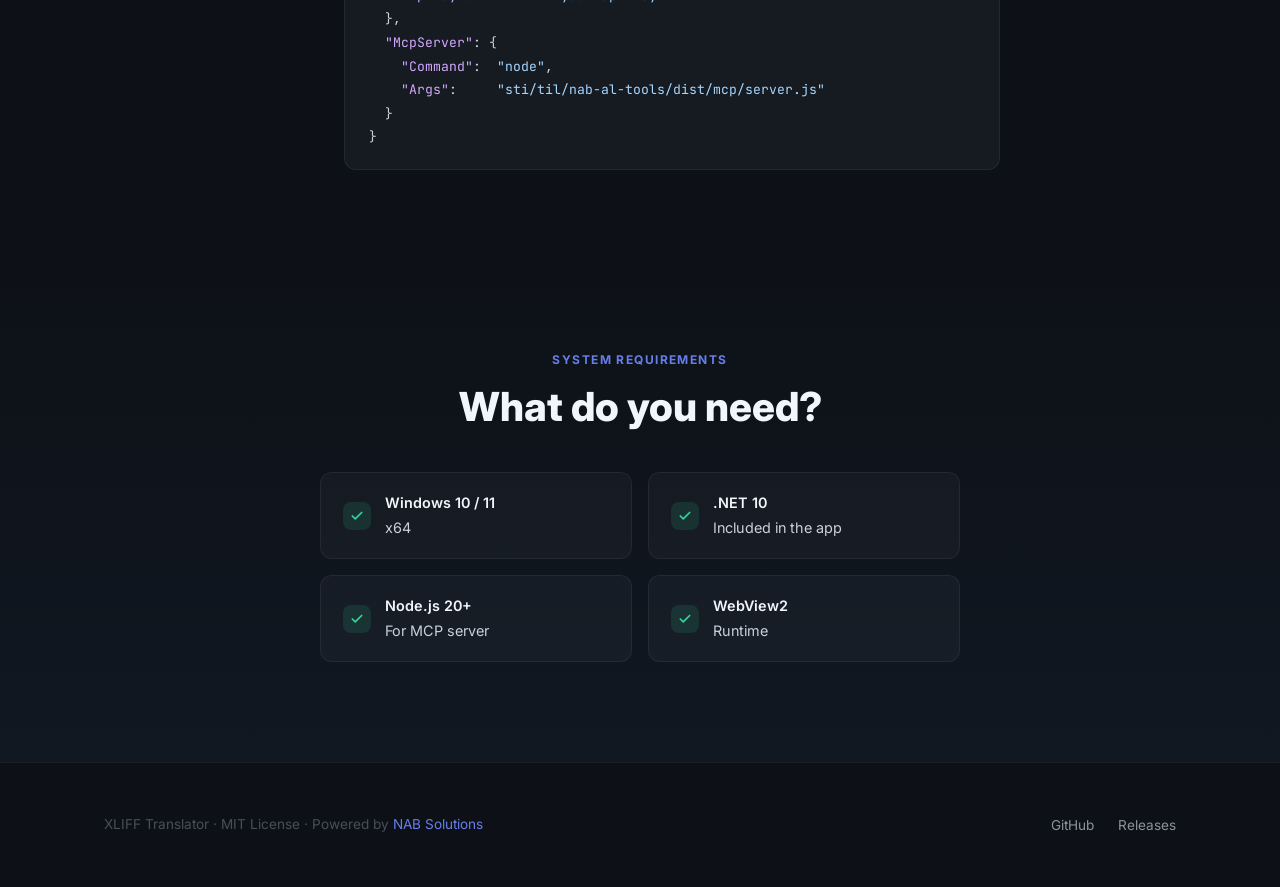
==== commit a184791c: "fix: update branding references from NAB XLIFF to XLIFF Translator in HTML files" ====
--- a/web/landing/en.html
+++ b/web/landing/en.html
@@ -3,7 +3,7 @@
 <head>
   <meta charset="UTF-8">
   <meta name="viewport" content="width=device-width, initial-scale=1.0">
-  <title>NAB XLIFF Translator — Desktop App</title>
+  <title>XLIFF Translator — Desktop App</title>
   <link rel="preconnect" href="https://fonts.googleapis.com">
   <link rel="preconnect" href="https://fonts.gstatic.com" crossorigin>
   <link href="https://fonts.googleapis.com/css2?family=Inter:wght@400;500;600;700;800&family=JetBrains+Mono:wght@400;500&display=swap" rel="stylesheet">
@@ -594,7 +594,7 @@
   <div class="container">
     <div class="nav-brand">
       <span class="dot"></span>
-      NAB XLIFF
+      XLIFF Translator
     </div>
     <ul class="nav-links">
       <li><a href="#features">Features</a></li>
@@ -617,7 +617,7 @@
       Desktop App &middot; Windows
     </div>
     <h1 class="fade-up fade-up-d1">
-      NAB XLIFF<br><span class="gradient-text">Translator</span>
+      XLIFF<br><span class="gradient-text">Translator</span>
     </h1>
     <p class="hero-tagline fade-up fade-up-d2">
       Translate Business Central apps with AI power.<br>
@@ -684,7 +684,7 @@
           <svg width="22" height="22" viewBox="0 0 24 24" fill="none" stroke="currentColor" stroke-width="2" stroke-linecap="round" stroke-linejoin="round"><rect x="2" y="3" width="20" height="14" rx="2" ry="2"/><line x1="8" y1="21" x2="16" y2="21"/><line x1="12" y1="17" x2="12" y2="21"/></svg>
         </div>
         <h3>MCP Integration</h3>
-        <p>Uses the NAB AL Tools MCP server as backend. Access all translation features via Model Context Protocol.</p>
+        <p>Uses the AL Tools MCP server as backend. Access all translation features via Model Context Protocol.</p>
       </div>
 
       <div class="feature-card">
@@ -863,12 +863,11 @@
 <footer>
   <div class="container">
     <div class="footer-left">
-      NAB XLIFF Translator &middot; MIT License
+      XLIFF Translator &middot; MIT License &middot; Powered by <a href="https://www.nabsolutions.dk" style="color:#667eea;">NAB Solutions</a>
     </div>
     <ul class="footer-links">
       <li><a href="https://github.com/rkl1976/nab-al-tools">GitHub</a></li>
       <li><a href="https://github.com/rkl1976/nab-al-tools/releases">Releases</a></li>
-      <li><a href="https://www.nabsolutions.dk">NAB Solutions</a></li>
     </ul>
   </div>
 </footer>
